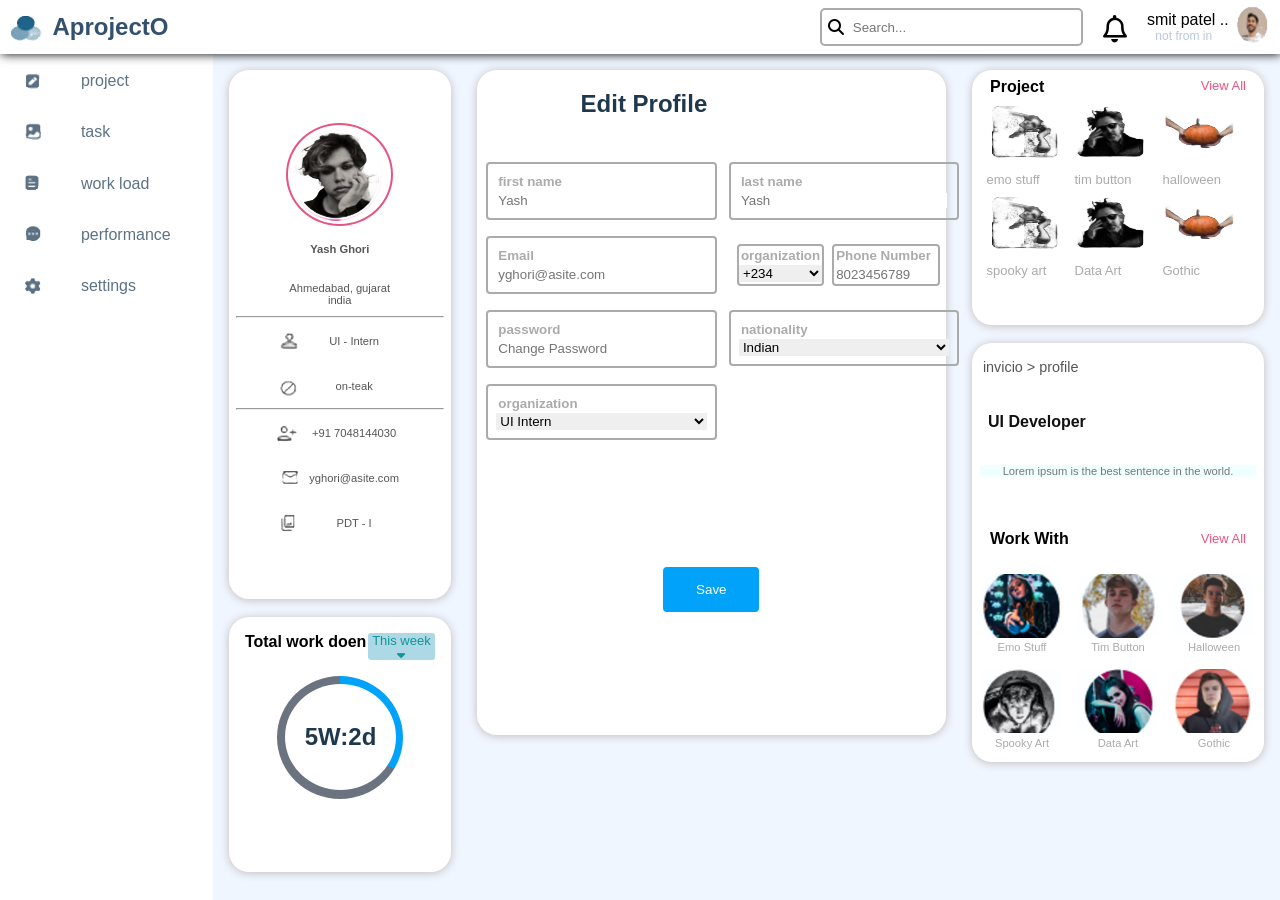
==== index.html @ 2f602c9d "modify to index.html" ====
<!DOCTYPE html>
<html lang="en">
<head>
    <link rel="stylesheet" href="https://cdnjs.cloudflare.com/ajax/libs/font-awesome/6.5.1/css/all.min.css" integrity="sha512-DTOQO9RWCH3ppGqcWaEA1BIZOC6xxalwEsw9c2QQeAIftl+Vegovlnee1c9QX4TctnWMn13TZye+giMm8e2LwA==" crossorigin="anonymous" referrerpolicy="no-referrer" />

    <link rel="stylesheet" href="style.css">
    <meta charset="UTF-8">
    <meta name="viewport" content="width=device-width, initial-scale=1.0">
    <title>dashboard</title>
</head>
<body>
        <header>
            <img src="./logonav.png" alt="profile picture">
           <b><font size="4" color="black" face="Arial" >AprojectO</font></b>
                    <span class="space"> </span>

           <div class="search-container">
         <i class="fas fa-search"></i>   
         <input type="search" class="search-input" placeholder="Search...">
         </div>
         <i class="fa-regular fa-bell"></i>
         <div class="profiler">
               <p>smit patel ..
               <small>not from in &nbsp;&nbsp;&nbsp;&nbsp;</small>
               </p>
         </div>
                     <img src="./prnav.png" alt="profile picture">
         
        </header>
      
        
        <div class="box">
             <aside>
            <ul>
               <li><img src="./ic1.png" alt="project"><article>project</article></li>
               <li><img src="./ic2.png" alt="task"><article>task</article></li>
               <li><img src="./ic3.png" alt="work load"><article>work load</article></li>
               <li><img src="./ic4.png" alt="performance"><article>performance</article></li>
               <li><img src="./ic.png" alt="settings"> <article>settings</article></li>
            </ul>
        </aside>
        <div class="maingrid">
        <div class="wrapper">
     <div class="box1">
        <img class="profpic" src="./profile.png" alt="">
        <section><p><b>Yash Ghori</b></p></section>
        <section><p>Ahmedabad, gujarat<br> india</p></section>
                 <hr style="width:100%;text-align:left;margin-left:0">

        <section><img src="./pi1.png" alt="job"><p>UI - Intern</p></section>
         <section><img src="./pi2.png" alt="on-teak"><p>on-teak</p></section>
         <hr style="width:100%;text-align:left;margin-left:0">

        
        <section><img src="./pi3.png" alt="mobile"><p>+91 7048144030</p></section>
        <section><img src="./pi4.png" alt="email"><p>yghori@asite.com</p></section>

         <section><img src="./pi5.png" alt="photo"><p>PDT - I</p></section>
     </div>
     <div class="box2">
        <div> <b>Total work doen</b> <p>This week <i class="fa-solid fa-caret-down"></i></p></div>
       
         <div class = "bar">
              <div class = "outer">
                
              <div class = "inner">
               <div class="tex"> 5W:2d</div> 
         </div>
         </div>
         </div>
     </div>
     <div class="box3">

    <div class="texte">Edit Profile</div>
    <form action="">
        <div>
              <div class="inputtab">
            <label for="firstname">first name</label>
             <input type="text" name = "firstname" placeholder="Yash">
        </div> 
        <div class="inputtab">
            <label for="Email">Email</label>
             <input type="text" name = "Email" placeholder="yghori@asite.com">
        </div> <div class="inputtab">
            <label for="">password</label>
             <input type="password" name = "password" placeholder="Change Password">
        </div> <div class="inputtab">
            <label for="organization">organization</label>
             <select id="organization" name="organization">
  <option  class="op" value="UI Intern" selected>UI Intern</option>

</select>
        </div> 
        </div>
        <div>
             <div class="inputtab">
            <label for="">last name</label>
             <input type="text" name = "firstname" placeholder="Yash">
        </div>
        <div class="phone">
            <div class="inputtab">
            <label for="organization">organization</label>
             <select id="organization" name="organization">
  <option  class="op" value="+234" selected>+234</option>

</select>
        </div> 
         <div class="inputtab" style="margin-left: 0.5EM;">
            <label for="">Phone Number</label>
             <input type="text" name = "firstname" placeholder="8023456789">
        </div>
        </div>
        <div class="inputtab">
            <label for="nationality">nationality</label>
             <select id="nationality" name="nationality">
  <option  class="op" value="Indian" selected>Indian</option>

</select>
        </div> 
        </div>
        
       

        
    </form>
    <div><button class="savebu">Save</button></div>
    
    </div>
    <div class="box4"  >
        <div style="width: 16em;  justify-content: space-between; padding-left: 10px;padding-right: 10px;" >
             <div style="font-size: medium; font-weight: bold; color: black;">
                  Project
             </div>
             <div style="color: #e75480; font-size: small;">
                 View All
                
             </div>
        </div>
        <div>
            <div><img src="./p1.png" alt="emo stuff"><p>emo stuff</p></div>
       
         
            <div><img src="./p2.png" alt="tim button"><p>tim button</p></div>
        
            <div><img src="./p3.png" alt="halloween"><p>halloween</p></div>
        
            <div><img src="./p1.png" alt="spooky art"><p>spooky art</p></div>
        
            <div><img src="./p2.png" alt="Data Art"><p>Data Art</p></div>
        
            <div><img src="./p3.png" alt="Gothic"><p>Gothic <article></article></p></div>
        </div>
    </div>
    <div class="box5">
  <div class="breadcrumb">invicio > profile</div>
  <div class="role">UI Developer</div>
  <div class="desc">Lorem ipsum is the best sentence in the world.</div>
   <div style="width: 10%;"></div>
  <div class="work-header">
    <div class="title">Work With</div>
    <div class="viewall">View All</div>
  </div>

  <div class="work-gallery">
    <div class="work-item">
      <img src="./Screenshot 2025-10-07 115454.png" alt="emo stuff">
      <p>Emo Stuff</p>
    </div>
    <div class="work-item">
      <img src="./Screenshot 2025-10-07 115506.png" alt="tim button">
      <p>Tim Button</p>
    </div>
    <div class="work-item">
      <img src="./Screenshot 2025-10-07 115517.png" alt="halloween">
      <p>Halloween</p>
    </div>
    <div class="work-item">
      <img src="./Screenshot 2025-10-07 115526.png" alt="spooky art">
      <p>Spooky Art</p>
    </div>
    <div class="work-item">
      <img src="./Screenshot 2025-10-07 115531.png" alt="Data Art">
      <p>Data Art</p>
    </div>
    <div class="work-item">
      <img src="./Screenshot 2025-10-07 115545.png" alt="Gothic">
      <p>Gothic</p>
    </div>
  </div>
</div>

     </div>
     </div>
     </div>
</div>
</body>
</html>
---- style.css ----
:root{
--alice-blue: hsla(216, 100%, 97%, 1);
--night: hsla(240, 3%, 8%, 1);
--alice-blue-2: hsla(215, 67%, 96%, 1);
--seasalt: hsla(0, 0%, 98%, 1);
--french-gray: hsla(206, 14%, 80%, 1);
--yinmn-blue: #33516Eff;
--paynes-gray: #5D7285ff;
--slate-gray: #6B7280ff;
--celestial-blue: #01A2F9ff;
--prussian-blue: #1F384Cff;

}
*{
  margin: 0;
  padding: 0;
    font-family: Arial, Helvetica, sans-serif;

}

body{
    background:var(--alice-blue);
}
header{
     height: 6vh;
     width: 100%;
    display: flex;
    color : #000000;
    background: #ffffff;
    justify-content:space-around; 
    box-shadow: 1px 0px 10px #000000;
    z-index: 20;
    position: sticky;
}
header img{
    border: 0cm;
    border-radius: 50%;
    width: 3%;
    height: 80%;
    margin: .3em;   
 }
.space{
    width: 50%;
}
header font{
    color: var(--yinmn-blue);
    padding: 1%;
    font-weight: 700;
    font-size: x-large;
    
 }
 header b{
    align-self: center;
 }
header .search-container{
    border: #ababab 2px solid;
    margin: 0.5em;
    border-radius: 5px;
    width : 20%;
    display: flex;
    justify-content:left;
    align-items: center;
    padding: .1em;
}
.search-container input{
    margin: .3em;
}
.search-container i{
    margin: .3em;
}
header .search-container:hover{
     border: #000000 2px solid;
     box-shadow: #000000 1px;
}
header input{
     justify-self: center;
 border: none;
  outline: none; 
    box-shadow: none; 

 }

header .profiler{
align-self: center;
    
     width : 7%;
} 
.fa-regular{
    font-size: 1.7rem;
    margin-left: 10px;
    margin-right: 10px;
    margin-top: 5px;
    align-self: center;
  }
header p{
        display: flex;
    flex-direction: column;
    justify-items: center;
   text-align: right;     
} 
header small{
        font-size: 75%;
        color: #b8c7df;
} 
aside{
    display: flex;
    height: 94vh;
    width: 20%;
    background-color: white;
    color: var(--paynes-gray);
}
aside ul{
    list-style-type: none;
    width: 100%;
    
     

}
aside ul img{

      width: 10%;
         margin: 5%;
    padding: 5%;
}
aside ul article{

      width: 70%;
         margin: 5%;
    padding: 5%;
}
aside ul li{
       display: flex;
       flex-direction: row;
    width: 90%;
    height: 5vh;
    margin: 1%;
    padding: 1%;
    align-items: center;
}
.box{
    position: relative;
    width: 100%;
    height: 100%;
    display: flex;
    flex-direction: row ;
}
 .maingrid{
width: 100%;
height: 100%;
  box-sizing: border-box;
  padding: 0.5em;
}
 
.wrapper {

  height: 90vh;
}

.wrapper > div {
  border-radius: 20px;
  padding: 0.5em;
  margin-top:0.5em ;
  margin-left: 0.5em;
  margin-right:0.5em ;
  
  color: #d9480f;
  background: white;
  box-shadow: 0px 1px 10px rgb(193, 188, 188);
}
.wrapper {
  display: grid;
  grid-template-columns: repeat(4, 1fr);
  grid-template-rows: repeat(6, 1fr);

  gap: 10px;
}
.box1 {
  grid-column-start: 1;
  grid-column-end: 2;
  grid-row-start: 1;
  grid-row-end: 5;
  position: relative;
  display: flex;
  flex-direction: column;
  align-items: center;
          justify-content: center; /* Centers items vertically */
}
.box2 {
  grid-column-start: 1;
  grid-column-end: 2;
  grid-row-start: 5;
  grid-row-end: 7;
  position: relative;
  display: flex;
  flex-direction: column;
}
.box3 {
  grid-column-start: 2;
  grid-column-end: 4;
  grid-row-start: 1;
  grid-row-end: 6;
  position: relative;
  display: flex;
  flex-direction: column;
  align-items: center;
}
.savebu{
  border-radius: 4px;
  border:none;
  width:6rem;
  height: 5vh;
   background-color: var(--celestial-blue);
   color: white;
  padding: 1em;
  
   
}

.box4 {
  grid-column-start: 4;
  grid-column-end: 4;
  grid-row-start:1;
  grid-row-end: 3;
  position: relative;
}
.box5 {
  grid-column-start: 4;
  grid-column-end: 4;
  grid-row-start:3;
  grid-row-end: 7;
  position: relative;
}
.profpic{
     width: 50%;
     height: 50;
     border: 2px #e75480 solid ;
     border-radius: 50%;
     
}
.box1 section{

    width: 100%;
     height: 5vh;
    display: flex;
    flex-direction: row;
    align-self: center;
    font-family: Arial, Helvetica, sans-serif;
    align-items: center;
      align-self: center;
      justify-content: center; /* Centers this specific item (the flex container) vertically */

    
}
.box1 section p{
  width: 50%;
      font-size: 0.7rem;

  text-align: center;
      color: rgb(87, 86, 86);

}
.box1  section img{
   width: 1.4em;
   height: 1.4em;
   margin: 0.2em;
  

}
.box2 b{
  color: #000000;
}


.box2 div{
   display: flex;
   flex-direction: row;
   justify-content: space-between;
   align-content: center;
   padding: 0.5em;

}
.box2 div p{
   color: rgb(19, 148, 150);
   background: lightblue;
   align-self: center;
   width: 35%;
   font-size: small;
   height: 3vh;
   border-radius: 3px;
   text-align: center;

   
}
.bar{
  align-self: center;
    }
.outer{
  position: relative;
  height: 107px;
  width: 110px;
  border-radius:50% ;
    background: conic-gradient(
       var(--celestial-blue) 0deg 120deg,
       var(--slate-gray) 120deg 0deg
    );
   
}
.inner{
   position: relative;
    height: 90px;
  width: 100px;
  border-radius:50% ;
  border: white;
  background-color: white;
  align-items: center;
  justify-content: center;

}
.tex{
   font-size: x-large;
   font-weight: 600;
   color: var(--prussian-blue);
   text-align: center;
}
.texte{
   margin: 0.5em;
   margin-left: 4em;
     align-self: start;
       font-size: x-large;
   font-weight: 600;
   color: var(--prussian-blue);
}
.inputtab{
  display: flex;
  flex-direction: column;
  border: 2px solid #ababab;
  border-radius: 4px ;
}
.inputtab input{
  margin: 2px;
  border: none;
  outline: none; 
    box-shadow: none; 
}
.inputtab label{
  margin: 2px;
   color: #ababab;
   font-size: smaller;
   font-weight: bold;
   
}
form{
  display: flex;
  flex-direction: row;
  
}
form > div{
   
   height: 45vh;
   padding: 1em;
   padding-left: 0.5;
   
}
form > div > div{
  padding: 0.5em;
  margin: 1.0em;
  margin-left: 0.1em;
  width: 100%;
  }

.inputtab input:focus{
  border: none;
  outline: none; 
    box-shadow: none; 
}
.inputtab select{
  border: none;
  outline: none; 
    box-shadow: none; 
}
.inputtab select:focus{
  border: none;
  outline: none; 
    box-shadow: none; 
      margin: 2px; 
     
}
.op{
  font-size: small;
  color: #ababab;
}
.phone{
   display: flex;
   flex-direction: row;
   width: 10em;
   
}
.phone .inputtab{
   width: 6.5em;
   
   
}
.box4{
   display: flex;
   flex-direction: column; 
  }
  .box4 > div{
    display: flex;
    flex-direction: row; 
    flex-wrap: wrap;
    
  }
   .box4 > div > div > img {
    width: 4.5em;
    height: 3.5em;
    margin: 0.5em;
     border-radius:10px ;
     

   }
   .projecthed{
    display: flex;
    flex-direction: row;
    justify-content: space-between;
    width: 100%;
   }
   .projecthed >div{
     width: 40%;
     margin: 0.5em;
   } 
   .box4 > div > div > p{
     color: #ababab;
     font-size: small;
       margin-left: 0.5em;
       margin-right: 0.5em;
      
   }
.box5 {
  display: flex;
  flex-direction: column;
  gap: 1em;
  height: 75%;
  margin: auto;
  font-family: sans-serif;
  justify-content: space-around;
}

.breadcrumb {
  color: #555;
  font-size: 0.9em;
  margin: 0.1em;
  padding: 0.1em;
}

.role {
  font-weight: bold;
  color: #111;
  margin: 0.5em;
}

.desc {
  color: #777;
  font-size: 0.7em;
  border-radius: 4px;
  background-color:azure;
  text-align: center;


}

.work-header {
  display: flex;
  justify-content: space-between;
  align-items: center;
  padding: 0 10px;

}

.work-header .title {
  font-weight: bold;
  color: #000;
}

.work-header .viewall {
  color: #e75480;
  cursor: pointer;
  font-size: small;
  
}

.work-gallery {
  display: flex;
  flex-wrap: wrap;
  gap: 1em;
  justify-content: center;
}

.work-item {
  display: flex;
  flex-direction: column;
  align-items: center;
  width: 5em;
}

.work-item img {
  width: 5em;
  height: 4em;
  border-radius: 10px;
  object-fit: cover;
}

.work-item p {
  color: #ababab;
  font-size: 0.7em;
  margin-top: 0.3em;
  text-align: center;
}
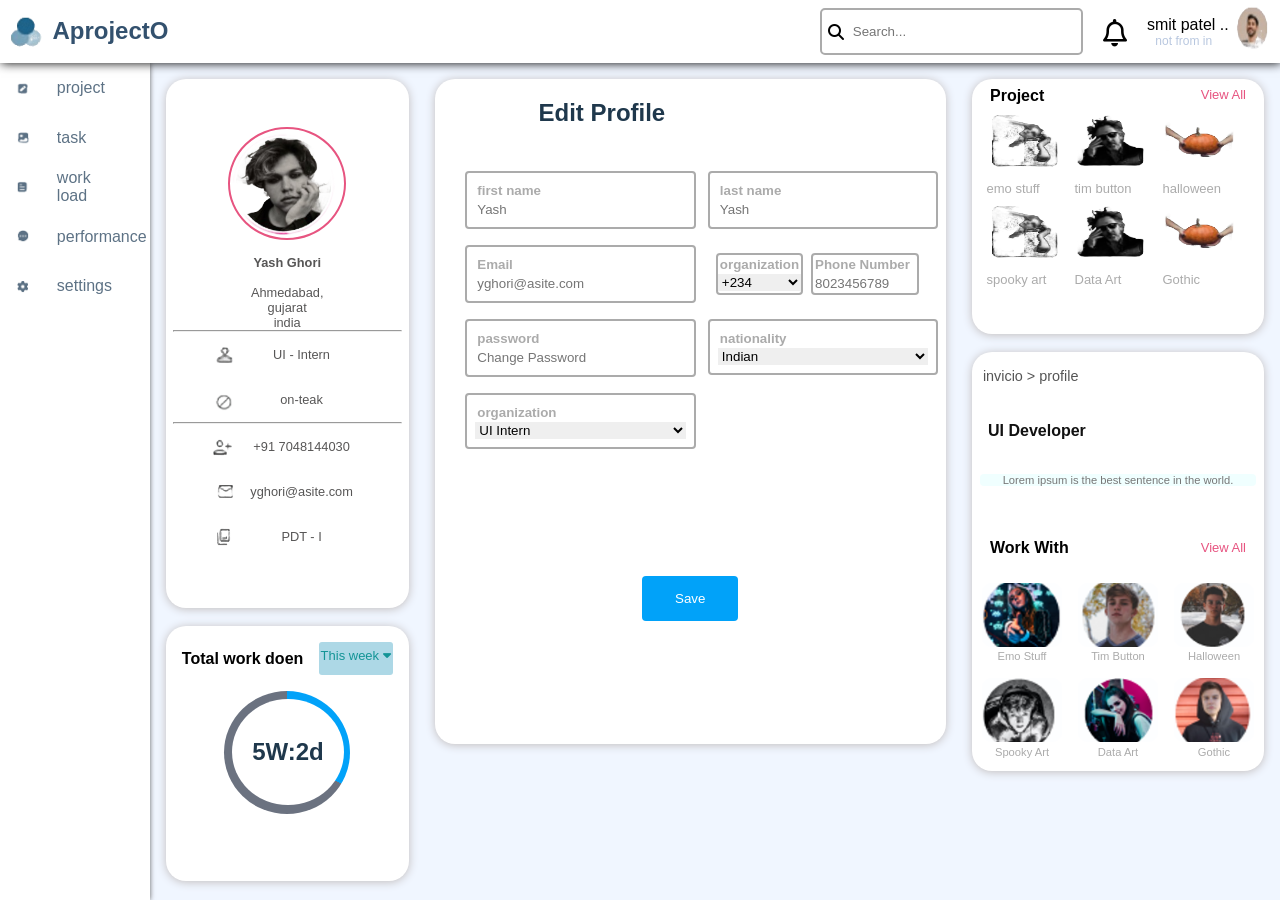
==== commit 6c16b2ed: "the box to not overflow" ====
--- a/index.html
+++ b/index.html
@@ -27,9 +27,7 @@
                      <img src="./prnav.png" alt="profile picture">
          
         </header>
-      
-        
-        <div class="box">
+    <div class="container">
              <aside>
             <ul>
                <li><img src="./ic1.png" alt="project"><article>project</article></li>
@@ -39,11 +37,12 @@
                <li><img src="./ic.png" alt="settings"> <article>settings</article></li>
             </ul>
         </aside>
+         <div class="box">
         <div class="maingrid">
         <div class="wrapper">
      <div class="box1">
         <img class="profpic" src="./profile.png" alt="">
-        <section><p><b>Yash Ghori</b></p></section>
+        <section><p style="font-weight: 800; "><b>Yash Ghori</b></p></section>
         <section><p>Ahmedabad, gujarat<br> india</p></section>
                  <hr style="width:100%;text-align:left;margin-left:0">
 
@@ -53,12 +52,13 @@
 
         
         <section><img src="./pi3.png" alt="mobile"><p>+91 7048144030</p></section>
-        <section><img src="./pi4.png" alt="email"><p>yghori@asite.com</p></section>
+        <section><img src="./pi4.png" alt="email"><p>  yghori@asite.com</p></section>
 
          <section><img src="./pi5.png" alt="photo"><p>PDT - I</p></section>
      </div>
-     <div class="box2">
-        <div> <b>Total work doen</b> <p>This week <i class="fa-solid fa-caret-down"></i></p></div>
+     <div class="box2" >
+        
+        <div> <b style="padding-top: 0.5em;" >Total work doen</b> <p style="padding-top: 0.5em;">This week <i class="fa-solid fa-caret-down"></i></p></div>
        
          <div class = "bar">
               <div class = "outer">
--- a/style.css
+++ b/style.css
@@ -17,12 +17,15 @@
     font-family: Arial, Helvetica, sans-serif;
 
 }
-
+.container{
+  display: flex;
+  flex-direction: row;
+}
 body{
     background:var(--alice-blue);
 }
 header{
-     height: 6vh;
+     height: 7vh;
      width: 100%;
     display: flex;
     color : #000000;
@@ -104,10 +107,11 @@
 } 
 aside{
     display: flex;
-    height: 94vh;
-    width: 20%;
+    height: 93vh;
+    width: 25%;
     background-color: white;
     color: var(--paynes-gray);
+    box-shadow: #646262 0px 0px 5px;
 }
 aside ul{
     list-style-type: none;
@@ -139,8 +143,8 @@
 }
 .box{
     position: relative;
-    width: 100%;
-    height: 100%;
+    max-width: 100%;
+    max-height: 100%;
     display: flex;
     flex-direction: row ;
 }
@@ -183,7 +187,9 @@
   display: flex;
   flex-direction: column;
   align-items: center;
-          justify-content: center; /* Centers items vertically */
+  justify-content: center; 
+  min-width: min-content;
+
 }
 .box2 {
   grid-column-start: 1;
@@ -193,6 +199,7 @@
   position: relative;
   display: flex;
   flex-direction: column;
+min-width: min-content;
 }
 .box3 {
   grid-column-start: 2;
@@ -203,14 +210,15 @@
   display: flex;
   flex-direction: column;
   align-items: center;
+  min-width: min-content;
 }
 .savebu{
   border-radius: 4px;
   border:none;
   width:6rem;
   height: 5vh;
-   background-color: var(--celestial-blue);
-   color: white;
+  background-color: var(--celestial-blue);
+  color: white;
   padding: 1em;
   
    
@@ -246,25 +254,23 @@
     align-self: center;
     font-family: Arial, Helvetica, sans-serif;
     align-items: center;
-      align-self: center;
-      justify-content: center; /* Centers this specific item (the flex container) vertically */
+    align-self: center;
+    justify-content: center; 
 
     
 }
 .box1 section p{
   width: 50%;
-      font-size: 0.7rem;
-
+  font-size: 0.8rem;
   text-align: center;
       color: rgb(87, 86, 86);
+      margin: 0.5em;
 
 }
 .box1  section img{
    width: 1.4em;
-   height: 1.4em;
+   height:  1.4em;
    margin: 0.2em;
-  
-
 }
 .box2 b{
   color: #000000;
@@ -276,6 +282,7 @@
    flex-direction: row;
    justify-content: space-between;
    align-content: center;
+   justify-items: center;
    padding: 0.5em;
 
 }
@@ -288,8 +295,7 @@
    height: 3vh;
    border-radius: 3px;
    text-align: center;
-
-   
+   padding-top: px;   
 }
 .bar{
   align-self: center;
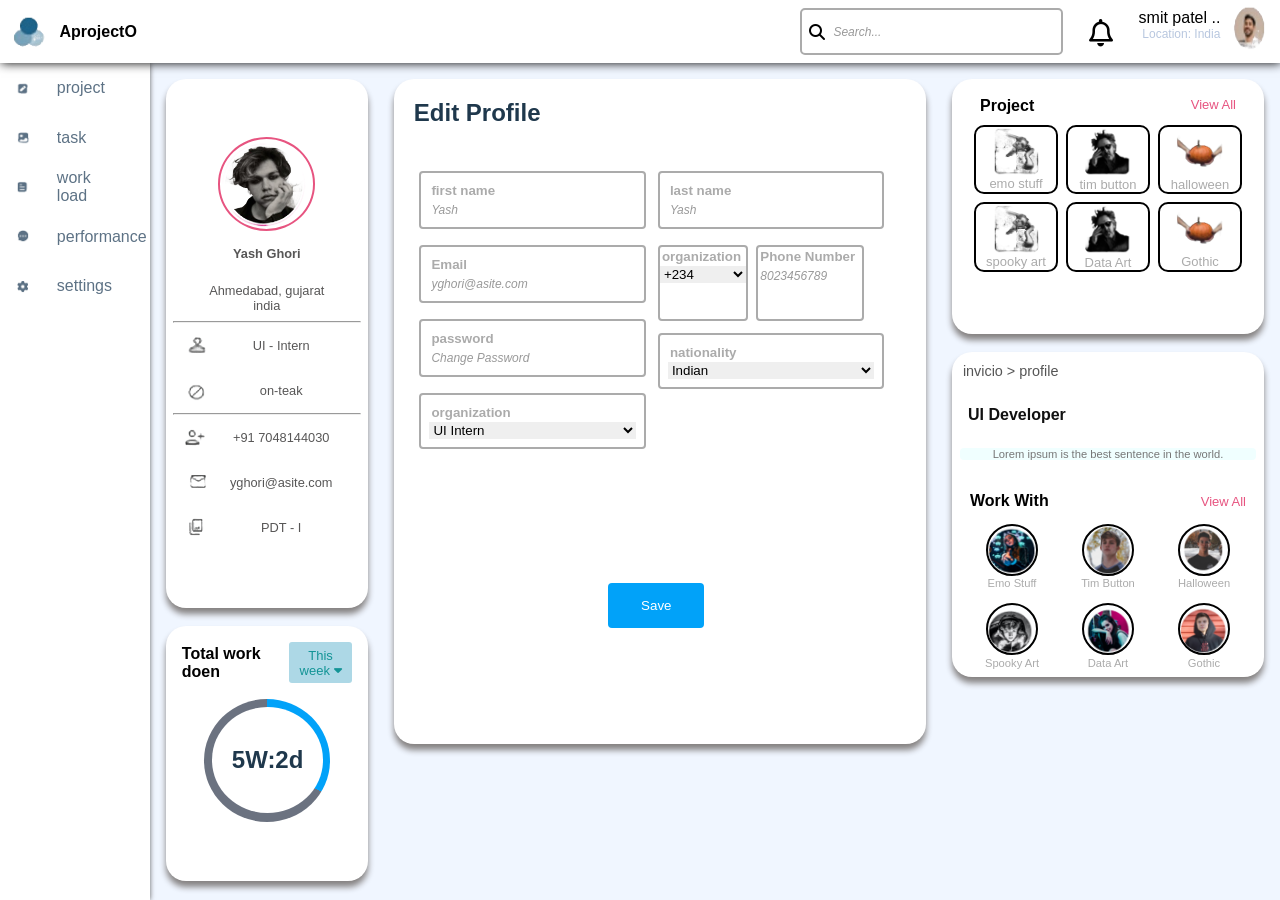
==== commit fe5e42c2: "hi" ====
--- a/index.html
+++ b/index.html
@@ -4,6 +4,7 @@
     <link rel="stylesheet" href="https://cdnjs.cloudflare.com/ajax/libs/font-awesome/6.5.1/css/all.min.css" integrity="sha512-DTOQO9RWCH3ppGqcWaEA1BIZOC6xxalwEsw9c2QQeAIftl+Vegovlnee1c9QX4TctnWMn13TZye+giMm8e2LwA==" crossorigin="anonymous" referrerpolicy="no-referrer" />
 
     <link rel="stylesheet" href="style.css">
+
     <meta charset="UTF-8">
     <meta name="viewport" content="width=device-width, initial-scale=1.0">
     <title>dashboard</title>
@@ -11,7 +12,7 @@
 <body>
         <header>
             <img src="./logonav.png" alt="profile picture">
-           <b><font size="4" color="black" face="Arial" >AprojectO</font></b>
+           <b><span class="brand-title">AprojectO</span></b>
                     <span class="space"> </span>
 
            <div class="search-container">
@@ -21,7 +22,7 @@
          <i class="fa-regular fa-bell"></i>
          <div class="profiler">
                <p>smit patel ..
-               <small>not from in &nbsp;&nbsp;&nbsp;&nbsp;</small>
+               <small>Location: India &nbsp;&nbsp;&nbsp;&nbsp;</small>
                </p>
          </div>
                      <img src="./prnav.png" alt="profile picture">
@@ -46,19 +47,18 @@
         <section><p>Ahmedabad, gujarat<br> india</p></section>
                  <hr style="width:100%;text-align:left;margin-left:0">
 
-        <section><img src="./pi1.png" alt="job"><p>UI - Intern</p></section>
-         <section><img src="./pi2.png" alt="on-teak"><p>on-teak</p></section>
+        <section> <div><img src="./pi1.png" alt="job"></div><p>UI - Intern</p></section>
+         <section> <div><img src="./pi2.png" alt="on-teak"></div><p>on-teak</p></section>
          <hr style="width:100%;text-align:left;margin-left:0">
 
-        
-        <section><img src="./pi3.png" alt="mobile"><p>+91 7048144030</p></section>
-        <section><img src="./pi4.png" alt="email"><p>  yghori@asite.com</p></section>
+        <section> <div><img src="./pi3.png" alt="mobile"></div><p>+91 7048144030</p></section>
+        <section> <div><img style="left: 1em;" src="./pi4.png" alt="email"></div><p>  yghori@asite.com</p></section>
 
-         <section><img src="./pi5.png" alt="photo"><p>PDT - I</p></section>
+         <section><div><img src="./pi5.png" alt="photo"></div><p>PDT - I</p></section>
      </div>
      <div class="box2" >
         
-        <div> <b style="padding-top: 0.5em;" >Total work doen</b> <p style="padding-top: 0.5em;">This week <i class="fa-solid fa-caret-down"></i></p></div>
+        <div> <b style="padding-top: 0.2em;" >Total work doen</b> <p style="padding-top: 0.5em;">This week <i class="fa-solid fa-caret-down"></i></p></div>
        
          <div class = "bar">
               <div class = "outer">
@@ -80,7 +80,7 @@
         </div> 
         <div class="inputtab">
             <label for="Email">Email</label>
-             <input type="text" name = "Email" placeholder="yghori@asite.com">
+             <input type="email" name="Email" placeholder="yghori@asite.com">
         </div> <div class="inputtab">
             <label for="">password</label>
              <input type="password" name = "password" placeholder="Change Password">
@@ -105,7 +105,7 @@
 
 </select>
         </div> 
-         <div class="inputtab" style="margin-left: 0.5EM;">
+         <div class="inputtab"  style="margin-right: 0em; margin-left: 0.5em; ">
             <label for="">Phone Number</label>
              <input type="text" name = "firstname" placeholder="8023456789">
         </div>
--- a/style.css
+++ b/style.css
@@ -26,7 +26,7 @@
 }
 header{
      height: 7vh;
-     width: 100%;
+     min-width: 100% ;
     display: flex;
     color : #000000;
     background: #ffffff;
@@ -140,6 +140,7 @@
     margin: 1%;
     padding: 1%;
     align-items: center;
+    font-size: 1rem;
 }
 .box{
     position: relative;
@@ -169,7 +170,7 @@
   
   color: #d9480f;
   background: white;
-  box-shadow: 0px 1px 10px rgb(193, 188, 188);
+  box-shadow: 0px 6px 6px rgb(133, 130, 130);
 }
 .wrapper {
   display: grid;
@@ -199,7 +200,9 @@
   position: relative;
   display: flex;
   flex-direction: column;
-min-width: min-content;
+  
+  min-width: 10em;
+  
 }
 .box3 {
   grid-column-start: 2;
@@ -209,7 +212,7 @@
   position: relative;
   display: flex;
   flex-direction: column;
-  align-items: center;
+  align-items: left;
   min-width: min-content;
 }
 .savebu{
@@ -220,6 +223,8 @@
   background-color: var(--celestial-blue);
   color: white;
   padding: 1em;
+  margin: 0.5em;
+  margin-left: 40%;
   
    
 }
@@ -247,7 +252,7 @@
 }
 .box1 section{
 
-    width: 100%;
+    min-width: 100%;
      height: 5vh;
     display: flex;
     flex-direction: row;
@@ -260,18 +265,27 @@
     
 }
 .box1 section p{
-  width: 50%;
+  width: 10em;
   font-size: 0.8rem;
   text-align: center;
       color: rgb(87, 86, 86);
       margin: 0.5em;
 
 }
-.box1  section img{
+.box1  section div img{
    width: 1.4em;
    height:  1.4em;
    margin: 0.2em;
-}
+   align-items: center;
+}
+.box1  section div{
+     
+     display: flex;
+    flex-direction: row;
+    align-items: center;
+    justify-content: center; 
+}
+
 .box2 b{
   color: #000000;
 }
@@ -281,8 +295,8 @@
    display: flex;
    flex-direction: row;
    justify-content: space-between;
-   align-content: center;
-   justify-items: center;
+   align-content: left;
+   justify-items: left;
    padding: 0.5em;
 
 }
@@ -292,10 +306,10 @@
    align-self: center;
    width: 35%;
    font-size: small;
-   height: 3vh;
+   height: auto;
    border-radius: 3px;
    text-align: center;
-   padding-top: px;   
+   padding: 5px;   
 }
 .bar{
   align-self: center;
@@ -330,15 +344,23 @@
 }
 .texte{
    margin: 0.5em;
-   margin-left: 4em;
-     align-self: start;
-       font-size: x-large;
+   
+   font-size: x-large;
    font-weight: 600;
    color: var(--prussian-blue);
 }
+::-webkit-input-placeholder {
+  color: #999;
+  font-style: italic;
+  font-size: 0.9em;
+}
+
 .inputtab{
   display: flex;
   flex-direction: column;
+  align-items: left;
+  max-width: 100%;
+  height: min-content;
   border: 2px solid #ababab;
   border-radius: 4px ;
 }
@@ -364,7 +386,7 @@
    
    height: 45vh;
    padding: 1em;
-   padding-left: 0.5;
+   width: 40%;
    
 }
 form > div > div{
@@ -398,32 +420,59 @@
 .phone{
    display: flex;
    flex-direction: row;
-   width: 10em;
-   
+   width: 100%;
+   
+    height: 8vh;
+    padding: 0;
 }
 .phone .inputtab{
    width: 6.5em;
-   
-   
-}
-.box4{
-   display: flex;
-   flex-direction: column; 
-  }
-  .box4 > div{
-    display: flex;
-    flex-direction: row; 
-    flex-wrap: wrap;
-    
-  }
-   .box4 > div > div > img {
-    width: 4.5em;
-    height: 3.5em;
-    margin: 0.5em;
-     border-radius:10px ;
-     
-
-   }
+   height: 8vh;
+   
+
+   
+}
+.box4 {
+  display: flex;
+  flex-direction: column;
+}
+
+.box4 > div:nth-child(1) {
+  display: flex;
+  justify-content: space-between;
+  width: 100%;
+  margin: 10px;
+  padding: 0 10px;
+}
+
+.box4 > div:nth-child(2) {
+  display: flex;
+  flex-wrap: wrap;
+  justify-content: center;
+
+  gap: 0.5em;
+}
+
+.box4 > div:nth-child(2) > div {
+  display: flex;
+  flex-direction: column;
+  align-items: center;
+    border: 2px solid #000;
+    border-radius: 10px;
+  width: 5em;
+}
+
+.box4 img {
+  max-width: 3em;
+  border-radius: 10px;
+}
+
+.box4 p {
+  color: #ababab;
+  font-size: small;
+  text-align: center;
+}
+
    .projecthed{
     display: flex;
     flex-direction: row;
@@ -445,10 +494,12 @@
   display: flex;
   flex-direction: column;
   gap: 1em;
-  height: 75%;
+  min-height: fit-content;
   margin: auto;
   font-family: sans-serif;
   justify-content: space-around;
+  min-width:  min-content;
+  max-height: min-content;
 }
 
 .breadcrumb {
@@ -509,16 +560,113 @@
 }
 
 .work-item img {
-  width: 5em;
-  height: 4em;
-  border-radius: 10px;
-  object-fit: cover;
+  width: 3em;
+  height: 3em;
+  border-radius: 50%;
+  object-fit: fill;
+  outline: #000 solid 2px;
 }
 
 .work-item p {
-  color: #ababab;
+
+    color: #ababab;
   font-size: 0.7em;
   margin-top: 0.3em;
   text-align: center;
 }
 
+@media (max-width: 1024px) {
+  header {
+    flex-direction: column;
+    height: auto;
+    padding: 0.5em;
+    text-align: center;
+  }
+
+  header img {
+    width: 8%;
+  }
+
+  header .search-container {
+    width: 60%;
+  }
+
+  aside {
+    width: 30%;
+    font-size: 0.9em;
+  }
+
+  .wrapper {
+    grid-template-columns: repeat(2, 1fr);
+    grid-template-rows: auto;
+    height: auto;
+  }
+
+  .box4, .box5 {
+    grid-column: span 2;
+  }
+}
+
+
+@media (max-width: 768px) {
+  header {
+    flex-direction: column;
+    align-items: center;
+    height: auto;
+    padding: 0.5em;
+  }
+
+  header img {
+    width: 15%;
+  }
+
+  header .search-container {
+    width: 80%;
+    margin-top: 0.5em;
+  }
+
+  .container {
+    flex-direction: column;
+  }
+
+  aside {
+    width: 100%;
+    height: auto;
+    order: 1;
+    box-shadow: none;
+  }
+
+  .wrapper {
+    grid-template-columns: 1fr;
+    grid-template-rows: auto;
+    height: auto;
+  }
+
+  .box1, .box2, .box3, .box4, .box5 {
+    grid-column: 1 / -1;
+    width: 100%;
+    margin: 0 auto;
+  }
+
+  .box1, .box3, .box5 {
+    align-items: center;
+    text-align: center;
+  }
+
+  .work-gallery {
+    justify-content: center;
+  }
+
+  .work-item img {
+    width: 4em;
+    height: 3em;
+  }
+
+  .box4 > div:nth-child(2) {
+    justify-content: center;
+  }
+
+  .box4 img {
+    max-width: 3.5em;
+  }
+}
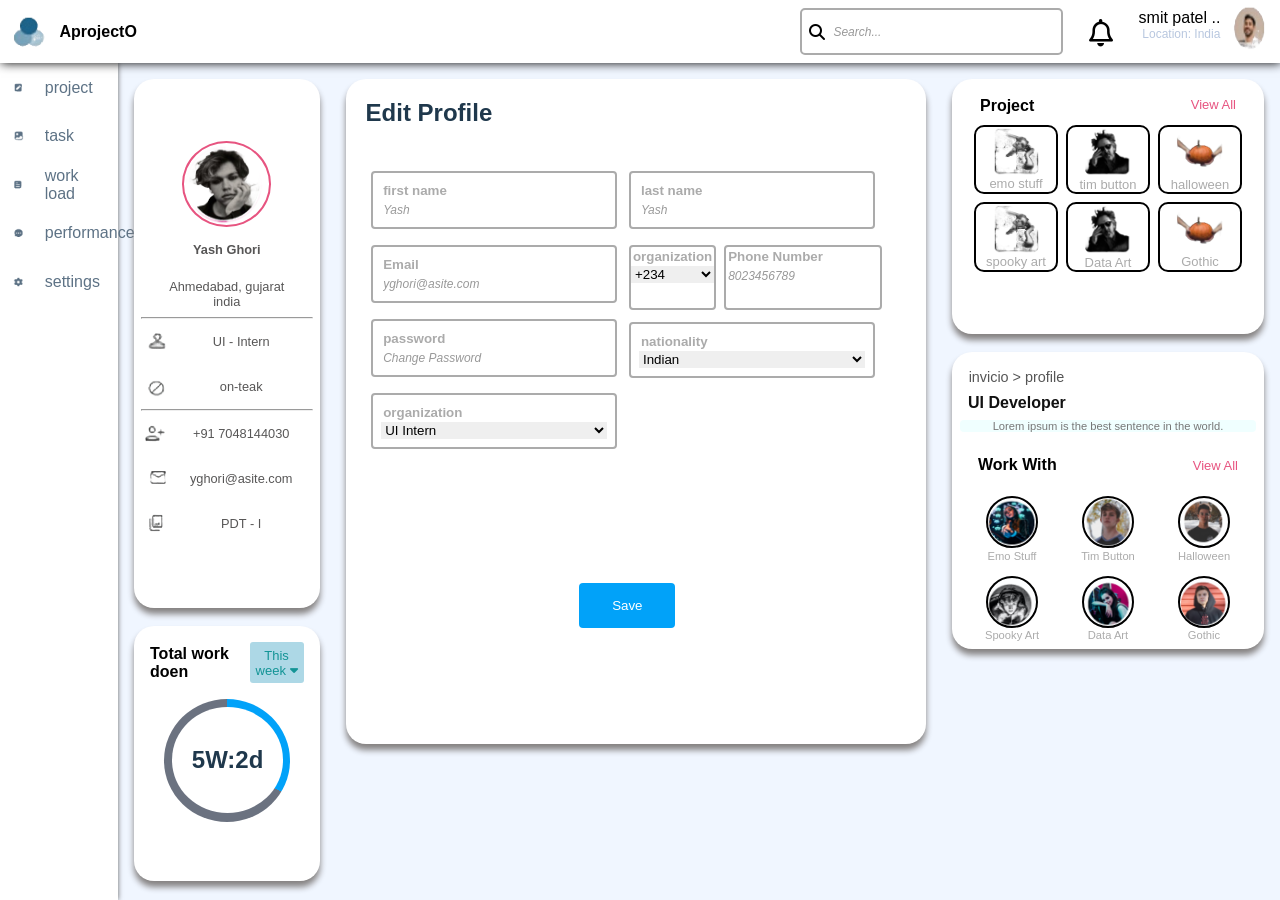
==== commit e5fcc28a: "hi" ====
--- a/index.html
+++ b/index.html
@@ -113,7 +113,7 @@
         <div class="inputtab">
             <label for="nationality">nationality</label>
              <select id="nationality" name="nationality">
-  <option  class="op" value="Indian" selected>Indian</option>
+  <option  class="op" value="Indian" selected style="font-size: smaller;">Indian</option>
 
 </select>
         </div> 
@@ -152,15 +152,18 @@
         </div>
     </div>
     <div class="box5">
-  <div class="breadcrumb">invicio > profile</div>
-  <div class="role">UI Developer</div>
-  <div class="desc">Lorem ipsum is the best sentence in the world.</div>
+      <div>
+  <div class="breadcrumb" style="margin: 0.5em;">invicio > profile</div>
+  <div class="role" style="margin: 0.5em;">UI Developer</div>
+  <div class="desc" style="margin-top: 0.7em;">Lorem ipsum is the best sentence in the world.</div>
    <div style="width: 10%;"></div>
-  <div class="work-header">
+   </div>
+  <div class="work-header" style="margin: 0.5em;">
     <div class="title">Work With</div>
     <div class="viewall">View All</div>
   </div>
-
+ 
+ <div>
   <div class="work-gallery">
     <div class="work-item">
       <img src="./Screenshot 2025-10-07 115454.png" alt="emo stuff">
@@ -188,7 +191,7 @@
     </div>
   </div>
 </div>
-
+</div>
      </div>
      </div>
      </div>
--- a/style.css
+++ b/style.css
@@ -161,6 +161,7 @@
   height: 90vh;
 }
 
+
 .wrapper > div {
   border-radius: 20px;
   padding: 0.5em;
@@ -421,15 +422,13 @@
    display: flex;
    flex-direction: row;
    width: 100%;
-   
-    height: 8vh;
-    padding: 0;
+   height: 15%;
+   padding: 0;
 }
 .phone .inputtab{
-   width: 6.5em;
-   height: 8vh;
-   
-
+   width: 68%;
+   height: 100%;
+  
    
 }
 .box4 {
@@ -575,6 +574,7 @@
   text-align: center;
 }
 
+
 @media (max-width: 1024px) {
   header {
     flex-direction: column;
@@ -608,6 +608,7 @@
 }
 
 
+
 @media (max-width: 768px) {
   header {
     flex-direction: column;
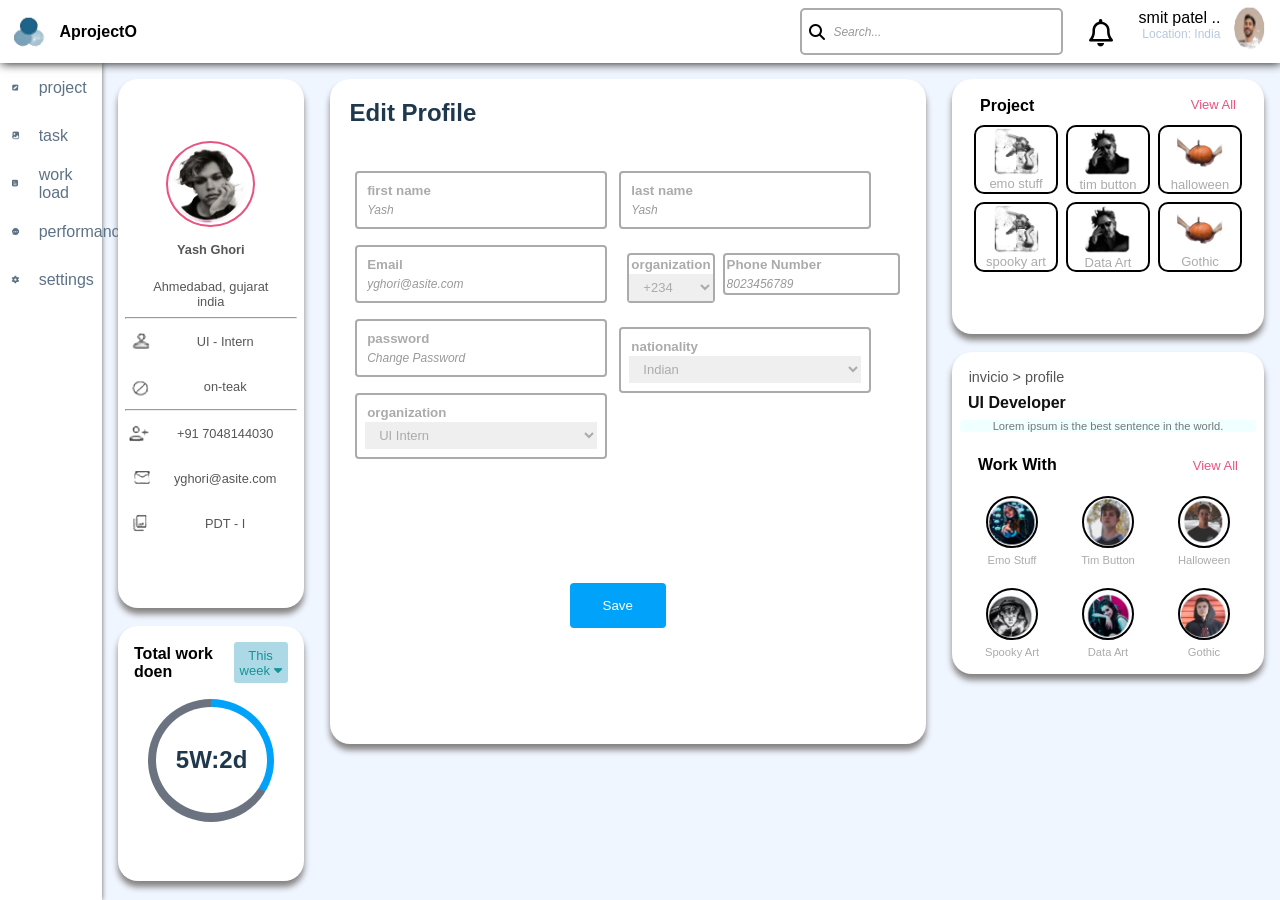
==== commit 7dec216b: "hi" ====
--- a/index.html
+++ b/index.html
@@ -196,5 +196,28 @@
      </div>
      </div>
 </div>
+
 </body>
+<script>
+  // Select all option elements inside all selects
+  const options = document.querySelectorAll('select option');
+  
+  options.forEach(option => {
+    option.style.fontSize = 'small';
+    option.style.padding = '5px 10px';  // Note: padding on options may not work in some browsers
+    option.style.color = '#ababab';
+  });
+  const selectElements = document.querySelectorAll('select');
+
+selectElements.forEach(select => {
+  select.style.fontSize = 'small';
+  select.style.color = '#ababab';
+
+  select.addEventListener('change', () => {
+    // Additional style changes on selection if necessary
+    select.style.color = '#ababab'; // ensure color remains consistent
+  });
+});
+
+</script>
 </html>
--- a/style.css
+++ b/style.css
@@ -11,10 +11,12 @@
 --prussian-blue: #1F384Cff;
 
 }
+
 *{
   margin: 0;
   padding: 0;
     font-family: Arial, Helvetica, sans-serif;
+
 
 }
 .container{
@@ -378,6 +380,12 @@
    font-weight: bold;
    
 }
+select {
+  font-size: small;
+  color: #ababab;
+  padding: 5px 10px; /* padding may or may not affect appearance */
+  font-family: Arial, sans-serif; /* set your preferred font */
+}
 form{
   display: flex;
   flex-direction: row;
@@ -412,25 +420,22 @@
   outline: none; 
     box-shadow: none; 
       margin: 2px; 
-     
-}
-.op{
-  font-size: small;
-  color: #ababab;
-}
-.phone{
-   display: flex;
-   flex-direction: row;
-   width: 100%;
-   height: 15%;
-   padding: 0;
-}
-.phone .inputtab{
-   width: 68%;
-   height: 100%;
-  
-   
-}
+      font-size: small;
+      font-family: Arial, Helvetica, sans-serif;
+      color: #777;
+}
+  select:invalid {
+    color: gray;
+    font-family: Arial, sans-serif;
+    font-size: small;
+  }
+  select {
+    color: black;
+    font-family: Arial, sans-serif;
+    font-size: medium;
+  }
+
+
 .box4 {
   display: flex;
   flex-direction: column;
@@ -501,6 +506,7 @@
   max-height: min-content;
 }
 
+
 .breadcrumb {
   color: #555;
   font-size: 0.9em;
@@ -570,104 +576,187 @@
 
     color: #ababab;
   font-size: 0.7em;
-  margin-top: 0.3em;
+  margin: 0.7em;
   text-align: center;
 }
-
-
-@media (max-width: 1024px) {
+.phone{
+  display: flex;
+  flex-direction: row;
+
+}
+
+@media (max-width: 480px) {
+
   header {
-    flex-direction: column;
     height: auto;
+    min-height: 8vh;
+    flex-direction: row;
+    flex-wrap: wrap;
     padding: 0.5em;
-    text-align: center;
-  }
-
+    gap: 0.5em;
+  }
+  
   header img {
-    width: 8%;
-  }
-
-  header .search-container {
-    width: 60%;
-  }
-
-  aside {
-    width: 30%;
-    font-size: 0.9em;
-  }
-
-  .wrapper {
-    grid-template-columns: repeat(2, 1fr);
-    grid-template-rows: auto;
-    height: auto;
-  }
-
-  .box4, .box5 {
-    grid-column: span 2;
-  }
-}
-
-
-
-@media (max-width: 768px) {
-  header {
-    flex-direction: column;
-    align-items: center;
-    height: auto;
-    padding: 0.5em;
-  }
-
-  header img {
-    width: 15%;
-  }
-
-  header .search-container {
-    width: 80%;
-    margin-top: 0.5em;
-  }
-
+    width: 10%;
+    height: 50px;
+  }
+  
+  .space {
+    width: 10%;
+    flex-grow: 1;
+  }
+  
+  .search-container {
+    width: 100%;
+    order: 3;
+    margin: 0.2em 0;
+    flex-basis: 100%;
+  }
+  
+  .profiler {
+    width: auto;
+    flex-shrink: 1;
+  }
+  
+  .profiler p {
+    font-size: 0.8em;
+  }
+  
   .container {
     flex-direction: column;
   }
-
+  
   aside {
     width: 100%;
     height: auto;
-    order: 1;
-    box-shadow: none;
-  }
-
+    max-height: 25vh;
+    overflow-y: auto;
+  }
+  
+  aside ul {
+    display: flex;
+    flex-direction: row;
+    overflow-x: auto;
+    padding: 0.5em;
+    gap: 0.5em;
+  }
+  
+  aside ul li {
+    flex-shrink: 0;
+    width: auto;
+    min-width: 120px;
+    height: auto;
+    padding: 0.5em;
+    margin: 0;
+  }
+  
+  aside ul img {
+    width: 20px;
+    height: 20px;
+    margin: 0;
+    padding: 0;
+  }
+  
+  aside ul article {
+    width: auto;
+    margin: 0;
+    padding: 0 0.5em;
+    font-size: 0.8em;
+  }
+  
+  .maingrid {
+    padding: 0.3em;
+  }
+  
   .wrapper {
     grid-template-columns: 1fr;
     grid-template-rows: auto;
+    gap: 8px;
     height: auto;
   }
-
+  
+  .wrapper > div {
+    margin: 0.2em;
+    padding: 0.8em;
+  }
+  
   .box1, .box2, .box3, .box4, .box5 {
-    grid-column: 1 / -1;
+    grid-column: 1;
+    grid-row: auto;
     width: 100%;
-    margin: 0 auto;
-  }
-
-  .box1, .box3, .box5 {
-    align-items: center;
-    text-align: center;
-  }
-
+    min-width: auto;
+  }
+  
+  .profpic {
+    width: 40%;
+  }
+  
+  .box1 section p {
+    font-size: 0.75em;
+    width: auto;
+  }
+  
+  .outer {
+    height: 80px;
+    width: 80px;
+  }
+  
+  .inner {
+    height: 65px;
+    width: 65px;
+  }
+  
+  .tex {
+    font-size: large;
+  }
+  
+  form {
+    flex-direction: column;
+  }
+  
+  form > div {
+    width: 100%;
+    height: auto;
+    padding: 0.5em;
+    margin: 0.5em 0;
+  }
+  
+  .inputtab {
+    margin: 0.5em 0;
+  }
+  
+  .phone {
+    flex-direction: column;
+    gap: 0.5em;
+  }
+  
+  .phone .inputtab {
+    width: 100%;
+  }
+  
+  .savebu {
+    margin-left: 20%;
+    width: 60%;
+  }
+  
+  .box4 > div:nth-child(2) {
+    gap: 0.3em;
+  }
+  
+  .box4 > div:nth-child(2) > div {
+    width: 4em;
+  }
+  
   .work-gallery {
-    justify-content: center;
-  }
-
+    gap: 0.5em;
+  }
+  
+  .work-item {
+    width: 4em;
+  }
+  
   .work-item img {
-    width: 4em;
-    height: 3em;
-  }
-
-  .box4 > div:nth-child(2) {
-    justify-content: center;
-  }
-
-  .box4 img {
-    max-width: 3.5em;
-  }
-}
+    width: 2.5em;
+    height: 2.5em;
+  }
+}
